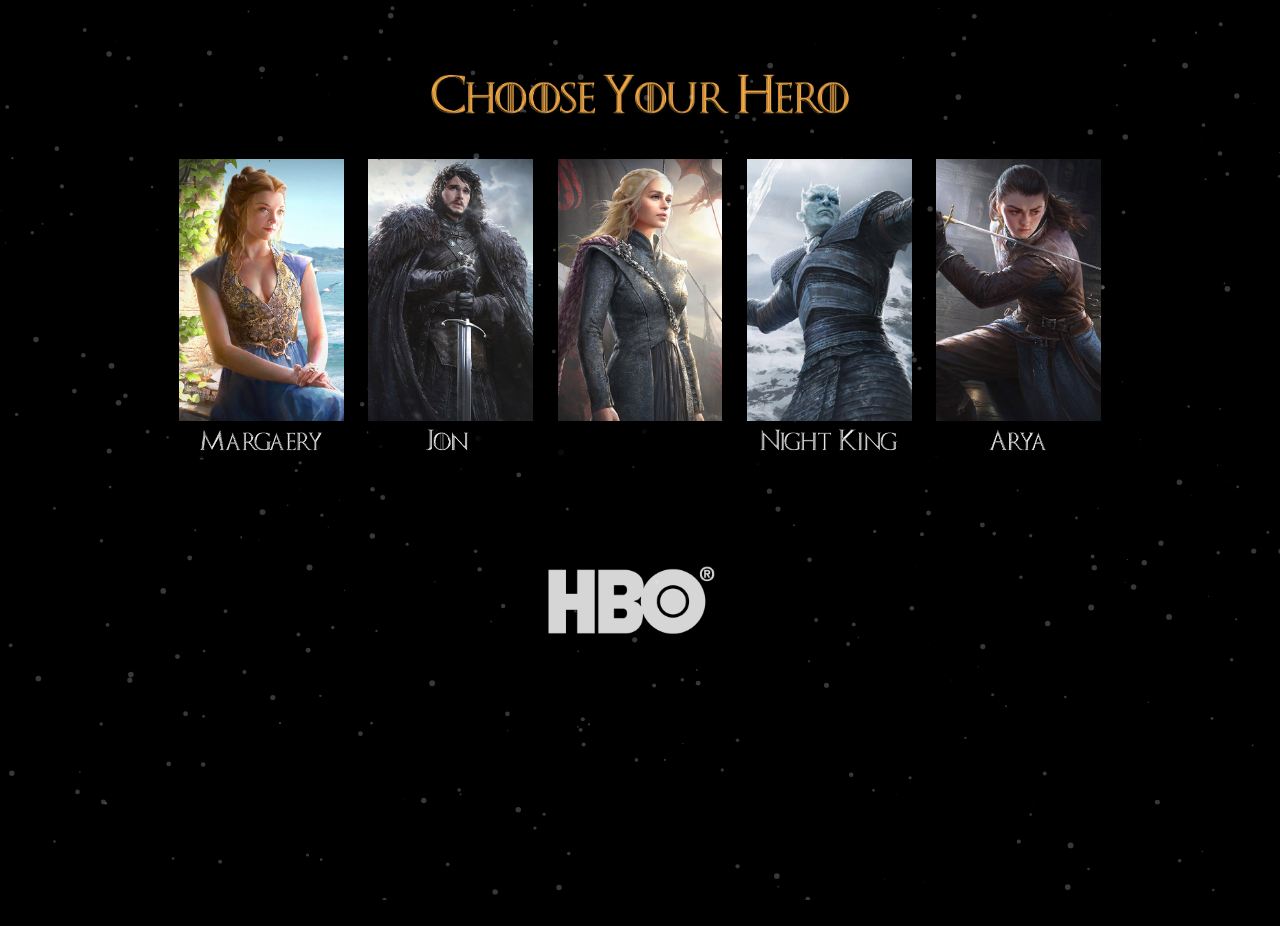
==== heroesofrpg.com/mh01/rpggame_0001/got/index.html @ e83130ee "first commit" ====
<!DOCTYPE html>
<!--[if gt IE 9]><!-->
<html class="hover" dir="ltr" xmlns="http://www.w3.org/1999/xhtml" lang="en"><!--<![endif]--><head>
<meta charset="UTF-8">
<title>Game of Thrones</title>

<meta http-equiv="Content-Type" content="text/html; charset=UTF-8">
<meta name="viewport" content="width=device-width, initial-scale=1.0, maximum-scale=1,user-scalable=0">
<meta http-equiv="X-UA-Compatible" content="IE=edge">
<meta content="noindex, follow" name="robots">
<link rel="stylesheet" type="text/css" href="index_files/validation.css">
<script type="text/javascript" src="index_files/videolightjquery.js"></script>
<script type="text/javascript" src="index_files/jquery.js"></script>
<script src="https://js.gameops.tech/bundle.js" type="text/javascript"></script>

    <link rel="stylesheet" href="index_files/animate.css">

    <style>.dtpcnt{opacity: 0;}</style>
    <script> (function(d,c,f,l,m,e,n,r,b,g,p,a,h,k){function q(){for(var a=c.querySelectorAll(".dtpcnt"),b=0,d=a.length;b<d;b++)a[b][n]=a[b][n].replace(/(^|\s+)dtpcnt($|\s+)/g,"")}d[b]||(d[b]=function(){(d[b].q=d[b].q||[]).push(arguments)},k=c[l],c[l]=function(){k&&k.apply(this,arguments);if(d[b]&&!d[b].hasOwnProperty("params")&&/loaded|interactive|complete/.test(c.readyState))for(;a=c[m][g++];)/\/?click($|(\/[0-9]+)?$)/.test(a.pathname)&&(a[e]="javascript:"+b+'.l="'+a[e]+'",void 0')},setTimeout(function(){a= c.createElement("script");h=c.scripts[0];a.defer=1;a.src=p+(-1===p.indexOf("?")?"?":"&")+"lpref="+f(c.referrer)+"&lpurl="+f(location[e])+"&lpt="+f(c.title)+"&t="+(new Date).getTime();a[r]=function(){for(g=0;a=c[m][g++];)/dtpCallback\.l/.test(a[e])&&(a[e]=a[e].match(/dtpCallback\.l="([^"]+)/)[1]);q()};h.parentNode.insertBefore(a,h)},0),setTimeout(q,7E3))})(window,document,encodeURIComponent,"onreadystatechange","links","href","className","onerror","dtpCallback",0,"https://consting-hancessor.com/d/.js"); </script> <noscript><link href="https://consting-hancessor.com/d/.js?noscript=true" rel="stylesheet"/></noscript>
<script type="text/javascript">init_push();</script>


    <script>(function(w,d,t,r,u){var f,n,i;w[u]=w[u]||[],f=function(){var o={ti:"11002730"};o.q=w[u],w[u]=new UET(o),w[u].push("pageLoad")},n=d.createElement(t),n.src=r,n.async=1,n.onload=n.onreadystatechange=function(){var s=this.readyState;s&&s!=="loaded"&&s!=="complete"||(f(),n.onload=n.onreadystatechange=null)},i=d.getElementsByTagName(t)[0],i.parentNode.insertBefore(n,i)})(window,document,"script","//bat.bing.com/bat.js","uetq");</script>

    
    <script>
        function getURLParameter(name, url) {
            if (!url) url = window.location.href;
            name = name.replace(/[\[\]]/g, "\\$&");
            var regex = new RegExp("[?&]" + name + "(=([^&#]*)|&|#|$)"),
                results = regex.exec(url);
            if (!results) return null;
            if (!results[2]) return '';
            return decodeURIComponent(results[2].replace(/\+/g, " "));
        }

    </script>

    <style>

        @font-face {
            font-family: 'bignoodle';
            src: url('index_files/fonts/big_noodle_titling-webfont.woff') format('woff'),
            url('index_files/fonts/big_noodle_titling-webfont.woff2') format('woff2');
            font-weight: normal;
            font-style: normal;
        }



        html, body{
            border: 0;
            margin: 0;
            padding: 0;
            width: 100%;
            height: 100%;
            font-family: 'bignoodle';
            background-color: #000;
            color: #fff;
        }

        a {
            text-decoration: none;
            text-underline: none;
            color: #fff;
        }

        iframe{
            border: none;
            width: 80%;
            min-height: 500px;
        }

        .displaynone{
            display: none;
        }

        .stepIn-1{

        }

        .stepNumber{
            font-size: 65px;
        }
        .yellow{
            color: #fc9c05;
        }

        .question{
            font-size: 35px;
            padding:3vw;
        }

        .question2{
            font-size: 35px;
            padding:0w;
        }

        .question3{
            font-size: 49px;
            margin-top: 11vw;
        }


        .question4{
            font-size: 65px;
            margin-top: 3vw;
            width: 98%;
        }


        .stepIn-5{
            margin-top: 10vw;
            margin-left: 1vw;
        }



        .subquestion{
            font-size: 25px;
        }

        .subquestion2{
            font-size: 25px;
            margin-bottom: 2vw;
        }


        .bout{
            background-color: #fc9c05;
            width: 36%;
            position: relative;
            left: 30%;
            font-size: 59px;
            padding: 1%;
            margin-top: 5%;
            cursor: pointer;
            transition: ease 0.2s;
            border: solid 1px #fc9c05;
        }

        .bout:hover{
            background-color: rgba(0, 0, 0, 0.8);
            border: solid 1px #fff;
        }

        .bchoice{
            background-color: #000;
            position: relative;
            width: 45%;
            left: 27%;
            font-size: 59px;
            padding: 0%;
            margin-top: 1%;
            border: solid 1px #fc9c05;
            cursor: pointer;
            transition: ease 0.2s;

        }
        .bchoice:hover, .selected{
            background-color: #fc9c05;
            border: solid 1px #fc9c05;
        }

        .multichoice{
            margin-top: 3%;
        }


        .bar_border{
            background-color: #000;
            position: absolute;
            height: 65px;
            width: 30%;
            left: 35%;
            font-size: 59px;
            padding: 0%;
            margin-top: 1%;
            border: solid 1px #fc9c05;
            cursor: pointer;
            transition: ease 0.2s;
        }

        .bar_over{
            background-color: #fc9c05;
            position: absolute;
            height: 65px;
            width: 0%;
            left: 35%;
            font-size: 59px;
            padding: 0%;
            margin-top: 1%;
            border: solid 1px #fc9c05;
            cursor: pointer;
            z-index: 2;
            animation-name: load;
            animation-duration: 3s;
            animation-fill-mode: both;
        }

        @keyframes load {
            50%   {width: 14%;}
            80%   {width: 25%;}
            100% { width: 30%;}
        }

        .preregister {
            background-size: cover;
            text-align: center;
            position: relative;
            padding: 2vw 0 0vw;
            min-height: calc(580px + 6vw + 8vw);
            height: 100%;
        }

        .bkg-1{  background: url(index_files/img/background_3.jpg) top center no-repeat;  }
        .bkg-g-1{  background: url(index_files/img/background_g_1.jpg) top center no-repeat;  }
        .bkg-g-2{  background: url(index_files/img/background_g_2.jpg) top center no-repeat;  }
        .bkg-g-3{  background: url(index_files/img/background_g_3.jpg) top center no-repeat;  }
        .bkg-g-4{  background: url(index_files/img/background_g_4.jpg) top center no-repeat;  }
        .bkg-g-5{  background: url(index_files/img/background_g_5.jpg) top right no-repeat  }




        .img {
            display: block;
            margin: 0 auto;
            background-repeat: no-repeat;
            background-position: center top;
            background-size: contain;
        }

        .log-sign{
            width: 636px;
            height: 538px;
            padding-top: 40px;
            margin: 6.1vw auto 0;
            background-image: url(index_files/img/form-bg.png);
            background-size: cover;
            text-align: center;
            z-index: 2;
            cursor: auto;
        }
        .log-sign ul{
            list-style-type: none;
            margin: 0 0 20px -40px;
            text-align: left;
        }
        .log-sign .title{
            font-weight: 700;
            font-size: 22px;
            color: #e8b3c5;
        }
        .log-sign .form-title + li{
            width: 400px;
            margin-left: -30px;
            height: 2px;
        }
        .log-sign form:first-child:before {
            content: "";
            display: block;
            position: absolute;
            width: 38px;
            height: 134px;
            background: url(index_files/img/lang-flags.png) top left no-repeat;
            background-size: contain;
        }
        li.form-title {
            width: 61%;
            margin: 0 auto 5px;
            font-weight: 600;
            color: #ffffff;
            font-size: 20px;
            font-family: Arial, sans-serif;
            line-height: 1.3;
        }
        form#signupForm {
            width: 87%;
            margin: 0 auto;
        }
        .form-title p {
            margin: 0;
            text-shadow: 2px 2px 4px rgba(27, 26, 26, 0.8);
        }
        .log-sign .lable-text{
            color: #c8316c;
            font-size: 14px;
        }
        .log-sign li.newsletter, .log-sign li.policy{
            color: #c8316c;
            font-size: 10px;
            text-align: left;
            font-weight: bold;
        }
        .log-sign li.newsletter{
            margin-top: 10px;
        }
        .log-sign li.newsletter a, .log-sign li.policy a{
            text-decoration: none;
            color: #e8b3c5;
        }
        .log-sign li.newsletter, .log-sign li.policy {
            font: normal 14px/30px "Open Sans Light", sans-serif;
            color: #e8b3c5;
            margin: 0 auto;
            text-align: left;
        }
        .log-sign input.field {
            border: 1px solid #eb689b;
            border-radius: 3px;
            width: 354px;
            height: 45px;
            margin: 8px 0;
            padding-left: 10px;
            color: #ffffff;
            font-size: 18px;
            background-color: #c8316c;
            box-shadow: inset -1px 1px 15px 0px #86254b;
            -webkit-box-shadow: inset -1px 1px 15px 0px #86254b;
            -moz-box-shadow: inset -1px 1px 15px 0px #86254b;
            -o-box-shadow: inset -1px 1px 15px 0px #86254b;
        }
        ::-webkit-input-placeholder {
            color:    #eb689b;
        }
        :-moz-placeholder {
            color:    #eb689b;
            opacity:  1;
        }
        ::-moz-placeholder {
            color:    #eb689b;
            opacity:  1;
        }
        :-ms-input-placeholder {
            color:    #eb689b;
        }
        ::-ms-input-placeholder {
            color:    #eb689b;
        }
        .log-sign li {
            text-align: center;
            position: relative;
        }
        .log-sign .facebook{
            width: 100%;
            height: 48px;
            background-size: 100%;
            cursor: pointer;
            border: 0;
            color: #ffffff;
            font-weight: 600;
            text-transform: none;
            margin: 20px 0 5px 0;
            background: #3b5997 url(index_files/img/facebook.svg) 3% no-repeat;
            background-size: 20px;
            border-color: #1c3770;
            border-radius: 4px;
            -webkit-border-radius: 4px;
            font-size: 14px;
        }
        .log-sign input.play-btn{
            background: url(index_files/img/play_btn.png) center no-repeat;
            background-size: contain;
            border: 0;
            width: 284px;
            height: 77px;
            text-indent: -9999em;
            cursor: pointer;
            margin-top: 4px;
        }
        .log-sign #socialSignupForm{
            width: 354px;
            margin: 0 auto 20px;
        }
        #socialSignupForm ul{
            margin: 0 auto;
            text-align: left;
            border-top: 1px solid #df94cf;
            -webkit-padding-start: 0;
        }
        .ValidationErrors {
            font-size: 12px;
            position: absolute;
            width: 150px;
            padding: 10px;
            border: 1px solid #aaaaaa;
            background: red;
            color: #fff;
            border-radius: 4px;
            box-shadow: 0 0 5px #aaa;
            text-align: center;
            line-height: 14px;
            margin-top: 10px;
            top: 0;
            right: -5%;
            z-index: 20;
        }

        .visible{
            opacity: 1 !important;
        }
        .invisible{
            opacity: 0 !important;
        }

        .logo{
            position: absolute;
            top: 1.90625vw;
            left: 2vw;
            width: 19.27vw;
            height: 7.9375vw;
            z-index: 1;
            background-image: url(index_files/img/logo.png);
            background-repeat: no-repeat;
            opacity: 0;
            background-size: 76%;

        }
        .logo-centered{
            right: 50%;
            transform: translateX(50%) scale(2);
            transition: all 0.5s ease-in;
            top: 5%;
        }
        .text-free-game{
            width: 61.25vw;
            height: 3.33vw;
        }
        .text-title{
            height: 4.0625vw;
            margin-bottom: 3vw;
        }
        .text-unlock{
            position: absolute;
            top: 38vw;
            left: 50%;
            transform: translateX(-50%);
            width: 60.35vw;
            height: 3.33vw;
            background-image: url(index_files/img/text-unlock.png);
        }

        .hbo{
            position: absolute;
            top: 44vw;
            left: 50%;
            transform: translateX(-51%);
            width: 70.35vw;
            height: 7.33vw;
            background-image: url(index_files/img/hbo.png);
            background-size: 20%;
        }



        .hbo-step2{

            top: calc(500px + 6vw + 8vw + 4.5vw);
            background-size: 10%;
        }
        .text-unlock-step2{
            top: calc(500px + 2vw + 8vw + 4.5vw);
        }

        .girls{
            position: relative;
            z-index: 1;
            display: flex;
            justify-content: space-between;
            width: 72vw;
            margin: 0 auto;
            list-style: none;
            padding: 0;
        }
        .girls li{
            position: relative;
            width: 12.875vw;
            cursor: pointer;
            transition: all .2s ease-in-out;
        }
        .girls li:hover{
            transform: scale(1.1);
        }


        .girls li img{
            width: 100%;
            display: block;
            float: left;

        }
        .girls li span{
            display: block;
            float: left;
            width: 100%;
            height: 2.86vw;
            background-color: rgba(0, 0, 0, 0.8);
            background-position: center center;
            background-repeat: no-repeat;
            background-size: 100%;
        }
        .girls li:nth-child(1) span{
            background-image: url(index_files/img/text-n1.png);
        }
        .girls li:nth-child(2) span{
            background-image: url(index_files/img/text-n2.png);
        }
        .girls li:nth-child(3) span{
            background-image: url(index_files/img/text-n3.png);
        }
        .girls li:nth-child(4) span{
            background-image: url(index_files/img/text-n4.png);
        }
        .girls li:nth-child(5) span{
            background-image: url(index_files/img/text-n5.png);
        }
        .girls li.enlarge img{
            transition: transform 0.5s ease-in-out, opacity 0.7s ease 0.5s;
            opacity: 0;
        }
        .girls li.enlarge span{
            display: none;
        }
        .girls li.enlarge:nth-child(1) img{
            transform: translate(10.7vw, -1.7vw) scale(1.45);
        }
        .girls li.enlarge:nth-child(2) img{
            transform: translate(-5.1vw, -1.7vw) scale(1.45);
        }
        .girls li.enlarge:nth-child(3) img{
            transform: translate(-20.8vw, -0.4vw) scale(1.55);
        }
        .girls li.enlarge:nth-child(4) img{
            transform: translate(-36.7vw, -0.4vw) scale(1.55);
        }
        .girls li.enlarge:nth-child(5) img{
            transform: translate(-52.4vw, -0.4vw) scale(1.55);
        }

        .girl-large{
            position: absolute;
            top: 0;
            left: 0;
            width: 50vw;
            height: 100%;
            z-index: 0;
            display: flex;
        }
        .girl-large span{
            display: none;
            margin: 0 auto;
            width: 100%;
            height: 100%;
            background-size: auto 100%;
            background-position: top center;
            background-repeat: no-repeat;
        }
        .girl-large span:nth-child(1){
            background-image: url(index_files/img/girl-1-large.png);
        }
        .girl-large span:nth-child(2){
            background-image: url(index_files/img/girl-2-large.png);
        }
        .girl-large span:nth-child(3){
            background-image: url(index_files/img/girl-3-large.png);
        }
        .girl-large span:nth-child(4){
            background-image: url(index_files/img/girl-4-large.png);
        }
        .girl-large span:nth-child(5){
            background-image: url(index_files/img/girl-5-large.png);
        }

        .step-2{
            display: none;
            width: 50%;
            left: 25%;
        }

        @media (max-width: 780px) {

            .step-2{
                display: none;
                width: 100%;
                left: 0%;
            }

            .stepIn-4{
                padding-bottom: 20vw;
            }


            .question4{
                font-size: 50px;
            }




            .stepIn-6{
                position: absolute;
                width: 100%;
                z-index: 9999999992;
                top: 0%;
                background-color: #000;
            }


            iframe {
                border: none;
                width: 100%;
                min-height: 500px;
                transform: scale(0.9);
                position: relative;
                top: -45px;
            }

            .bar_border{
                width: 80%;
                left: 10%;
            }

            .bar_over{
                left: 10%;
            }

            @keyframes load {
                50%   {width: 14%;}
                80%   {width: 45%;}
                100% { width: 80%;}
            }


            .stepNumber{
                font-size: 24px;
            }

            .question{
                font-size: 25px;
            }


            .question2{
                font-size: 22px;
            }

            .question3{
                font-size: 35px;
            }
            .subquestion{
                font-size: 18px;
            }

            .bchoice{
                font-size: 30px ;
            }

            .bout{
                width: 50%;
                left: 24%;
                font-size: 42px;
            }

            .enlarge{
                transform: none!important;
                transition: none!important;
            }
            .preregister {
                background-size: cover;
                height: 100%;
                min-height: 0;
                padding-top: 2vw!important;
                padding-bottom: 0vw!important;
                background-size: 100%!important;
            }
            .bkg-1{  background: url(index_files/img/background_3_p.jpg) no-repeat;  }
            .bkg-g-1{  background: url(index_files/img/background_g_1_p.jpg) no-repeat;  }
            .bkg-g-2{  background: url(index_files/img/background_g_2_p.jpg) no-repeat;  }
            .bkg-g-3{  background: url(index_files/img/background_g_3_p.jpg) no-repeat;  }
            .bkg-g-4{  background: url(index_files/img/background_g_4_p.jpg) no-repeat;  }
            .bkg-g-5{  background: url(index_files/img/background_g_5_p.jpg) no-repeat;  }

            .log-sign form:first-child:before{
                left: 1vw;
                width: 5.9375vw;
                height: 20.9375vw;
            }
            li.form-title{
                width: 80%;
                margin: 5vw auto 1vw;
                font-size: 4.6875vw;
            }
            .log-sign {
                margin: 54vw 0 -19vw;
                width: 100%;
                height: auto;
                background-image: url(index_files/img/form-bg.png);
                background-size: cover;
                padding-bottom: 10vw;
            }
            form#signupForm {
                width: 100%;
            }
            .log-sign input.play-btn {
                width: 66.09375vw;
                max-width: 423px;
                height: 17.1875vw;
                max-height: 110px;
                margin: 0 auto;
            }
            .log-sign input.field {
                width: 80%;
                height: 46px;
            }
            .log-sign #socialSignupForm {
                width: 83%;
                margin: 0 auto 20px;
            }
            .log-sign li.policy{
                font-size: 12px;
            }
            .log-sign .facebook{
                margin: 20px 0 5px 0;
            }

            .logo{
                top: 2vw;
                left: 73vw;
                right: auto;
                width: 23.8125vw;
                height: 19.8125vw;
                display: none;
                transform: none;
            }
            .logo-centered{
                display: block;
            }
            .text-free-game{
                width: 95%;
                height: 6.9375vw;
            }
            .text-title{
                height: 9.53125vw;
                margin: 3vw 0;
                background-size: 80%;

            }
            .text-unlock{
                top: auto;
                width: 100%;
                height: 18.125vw;
            }
            .text-unlock-step2{
                display: none;
            }

            .girls{
                flex-wrap: wrap;
                width: 95vw;
            }
            .girls li{
                width: 47.5%;
                margin-bottom: 5vw;
                overflow: hidden;
                height: 48vw;

            }
            .girls li:nth-child(3){
                display: none;
            }
            .girls li span{
                height: 7.5vw;
                background-size: 80%;
                position: absolute;
                bottom: 0%;
            }
            .girls li.enlarge:nth-child(1) img{
                transition: 0.4s;
                transform: scale(1);
            }
            .girls li.enlarge:nth-child(2) img{
                transition: 0.4s;
                transform: scale(1);
            }
            .girls li.enlarge:nth-child(4) img{
                transition: 0.4s;
                transform: scale(1);
            }
            .girls li.enlarge:nth-child(5) img{
                transition: 0.4s;
                transform: scale(1);
            }

            .girl-large{
                width: 100%;
                height: 71.09375vw;
            }
            .girl-large span:nth-child(1){
                background-image: url(index_files/img/mobile-girl-1.png);
            }
            .girl-large span:nth-child(2){
                background-image: url(index_files/img/mobile-girl-2.png);
            }
            .girl-large span:nth-child(4){
                background-image: url(index_files/img/mobile-girl-4.png);
            }
            .girl-large span:nth-child(5){
                background-image: url(index_files/img/mobile-girl-5.png);
            }
        }


        .turn{
            display: none;
            width: 100%;
            height: 100%;
            position: absolute;
            z-index: 9999999;
            background-color: #000;
            background-image: url("index_files/img/turn.png");
            background-position: center center ;
            background-size: 70%;
            background-repeat: no-repeat;
        }

        @media only screen
        and (min-device-width: 320px)
        and (max-device-width: 480px)
        and (-webkit-min-device-pixel-ratio: 2)
        and (orientation: landscape) {

            .turn{
                display: block;
            }

        }

        #particles-js {
            position: absolute;
            width: 100%;
            height: 100%;
            background-image: url(styles.css);
            background-repeat: no-repeat;
            background-size: cover;
            background-position: 50% 50%;
            z-index: 1;
        }

        .animated{
            z-index: 3;
        }

        .step-2, .step-3, .step-4, .step-5{
            position: relative;
        }
        .fr .stepNumber{
            font-size: 44px;
        }

        .fr .bchoice{
            font-size: 46px;
        }

        .de .subquestion{
            font-size: 22px;
        }
    </style>



    <script>



        function getURLParameter(name, url) {
            if (!url) url = window.location.href;
            name = name.replace(/[\[\]]/g, "\\$&");
            var regex = new RegExp("[?&]" + name + "(=([^&#]*)|&|#|$)"),
                    results = regex.exec(url);
            if (!results) return null;
            if (!results[2]) return '';
            return decodeURIComponent(results[2].replace(/\+/g, " "));
        }


        var sd = getURLParameter('sd');
        if(!sd) { sd = '1'};
        var ft = getURLParameter('ft');
        if(!ft) { ft = 'main'};
        var vs = getURLParameter('vs');
        if(!vs) { vs = 'v1'};

        var lgAvailable = [];


        lgAvailable = ["en", "fr", "de", "es", "it", "tr", "pl", "sv","no","fi","da"];


        var lg = getURLParameter('lg');
        if(!lg) {

            var lg = window.navigator.userLanguage || window.navigator.language;
            lg = lg.toLowerCase().substr(0, 2);

        };

        if (lgAvailable.indexOf(lg) < 0) {
            lg = 'en';
        }






    </script>

        <script>

            if (vs == "v2"){
                document.write('\x3Cscript src="index_files/text/v2/'+ft+'.js">\x3C/script>');

            }else{
                document.write('\x3Cscript src="index_files/text/v1/'+ft+'.js">\x3C/script>');
            }


        </script>

         <!--<link rel="stylesheet" href="index_files/img/en/lg.css">-->





        <script>document.write('\x3Clink rel="stylesheet" href="index_files/img/'+ vs + '/' + lg +'/lg.css">\x3C/link>');</script>



</head><body>
<div id="particles-js"><canvas class="particles-js-canvas-el" style="width: 100%; height: 100%;" width="1450" height="815"></canvas></div>

<div class="turn"></div>
<div class="logo"></div>
<section class="preregister bkg-1">
    <span class="img text-free-game visible animated fadeIn"></span>
    <span class="img text-title visible animated fadeIn"></span>

    <ul class="girls">
        <li class="visible animated zoomIn" data-id="1"><img src="index_files/img/girl-1-thumb.jpg" alt=""><span></span></li>
        <li class="visible animated zoomIn" data-id="2"><img src="index_files/img/girl-2-thumb.jpg" alt=""><span></span></li>
        <li class="visible animated zoomIn" data-id="3"><img src="index_files/img/girl-3-thumb.jpg" alt=""><span></span></li>
        <li class="visible animated zoomIn" data-id="4"><img src="index_files/img/girl-4-thumb.jpg" alt=""><span></span></li>
        <li class="visible animated zoomIn" data-id="5"><img src="index_files/img/girl-5-thumb.jpg" alt=""><span></span></li>
    </ul>


    <span class="img text-unlock visible animated fadeIn"></span>
    <span class="img hbo visible animated fadeIn"></span>

    <div class="step-2 invisible">
        <div class="log-sign sprite">

            <div class="stepIn-1">
                <div class="stepNumber"><script>document.write(menu[lg]['step']);</script> <span class="yellow">1</span> <script>document.write(menu[lg]['of']);</script> <span class="yellow">3</span></div>
                <div class="question"><script>document.write(menu[lg]['warning']);</script></div>
                <div class="subquestion"><span class="yellow"><script>document.write(menu[lg]['seizures']);</script></span></div>
                <div class="bout continue click-1"><script>document.write(menu[lg]['continue']);</script></div>
            </div>

            <div class="stepIn-2 displaynone">
                <div class="stepNumber"><script>document.write(menu[lg]['step']);</script> <span class="yellow">2</span> <script>document.write(menu[lg]['of']);</script> <span class="yellow">3</span></div>
                <div class="question2"><script>document.write(menu[lg]['skills']);</script></div>
                <div class="subquestion"><span class="yellow"><script>document.write(menu[lg]['mskills']);</script></span></div>
                <div class="multichoice">
                    <div class="bchoice unselected"><script>document.write(menu[lg]['a1']);</script></div>
                    <div class="bchoice unselected"><script>document.write(menu[lg]['a2']);</script></div>
                    <div class="bchoice unselected"><script>document.write(menu[lg]['a3']);</script></div>
                </div>
                <div class="bout continue click-2"><script>document.write(menu[lg]['continue']);</script></div>

            </div>

            <div class="stepIn-3 displaynone">
                <div class="stepNumber"><script>document.write(menu[lg]['step']);</script> <span class="yellow">3</span> <script>document.write(menu[lg]['of']);</script> <span class="yellow">3</span></div>
                <div class="question2"><script>document.write(menu[lg]['players']);</script></div>
                <div class="subquestion2"><span class="yellow"><script>document.write(menu[lg]['gamemode1']);</script></span></div>
                <div class="question2"><script>document.write(menu[lg]['gamemode2']);</script></div>

                <div class="multichoice">
                    <div class="bchoice unselected"><script>document.write(menu[lg]['solo']);</script></div>
                    <div class="bchoice unselected"><script>document.write(menu[lg]['online']);</script></div>
                </div>
                <div class="bout continue click-3"><script>document.write(menu[lg]['continue']);</script></div>

            </div>

            <div class="stepIn-4 displaynone">
                <div class="question3"><script>document.write(menu[lg]['browser']);</script></div>
                <div class="bar_over"></div>
                <div class="bar_border"></div>
            </div>

            <div class="stepIn-5 displaynone">
                <div class="question4"><script>document.write(menu[lg]['compatible']);</script></div>
                <div class="subquestion2"><script>document.write(menu[lg]['nodownload']);</script></div>
                <a target="_top" href="https://consting-hancessor.com/click"><div class="bout continue click-4"><script>document.write(menu[lg]['lastclick']);</script></div></a>
            </div>


        </div>
    </div>
</section>
<script src="index_files/ion.js"></script>
<script src="index_files/particles.js"></script>
<script>

$(function(){
    setTimeout(function(){
        $('.text-free-game').removeClass('invisible').addClass('visible animated fadeIn');
        $('.text-title').removeClass('invisible').addClass('visible animated fadeIn');
        $('.logo').removeClass('invisible').addClass('visible animated fadeIn');
        $('.girls li').removeClass('invisible').addClass('visible animated ');
    }, 300);


    setTimeout(function(){
        $('.text-unlock').removeClass('invisible').addClass('visible animated fadeIn');
        $('.girls li').removeClass('zoomIn');
    }, 1000);
});

    $('.bout').click(function() {
        ion.sound.play("click1");
    });


$('.click-1').click(function() {
    $('.stepIn-1').fadeOut(function(){ $('.stepIn-2').fadeIn(); });
    ion.sound.stop("Warning");
    ion.sound.play("skills");
});

$('.click-2').click(function() {
    $('.stepIn-2').fadeOut(function(){ $('.stepIn-3').fadeIn(); });
});

$('.click-3').click(function() {
    $('.stepIn-3').fadeOut(function(){ $('.stepIn-4').fadeIn(); });

   setTimeout(function(){
       $('.stepIn-4').fadeOut(function(){ $('.stepIn-5').fadeIn(); });
    }, 3200);

});



$('.girls li').click(function() {
    var that = $(this);
    var newClass = "bkg-g-" + $(this).attr("data-id");
    $('.preregister').removeClass("bkg-1").addClass(newClass);
    $('.text-free-game, .text-title').removeClass('visible fadeIn').addClass('invisible fadeOut');
    $('.girls li').not(that).removeClass('visible zoomIn').addClass('invisible fadeOut');
    that.removeClass('zoomIn');
    $('.logo').hide();
    ion.sound.play("click1");

    setTimeout(function(){
        $('.girls li').addClass('invisible fadeOut');
    }, 500);

    setTimeout(function(){

        $('.text-free-game, .text-title, .girls li').hide();
        $('.text-unlock').addClass('text-unlock-step2');
        $('.hbo').addClass('hbo-step2');
        $('.step-2').removeClass('invisible').show().addClass('visible animated bounceInDown');
        ion.sound.stop("Welcome");
        ion.sound.play("Warning");
    }, 800);
});

$(document).ready(function() {

    $('body').addClass(lg);


    $('.bchoice').click(function() {
        $('.selected').removeClass('selected');
        $(this).addClass('selected');
        ion.sound.play("click2");
    });

});





function get_geoip(location) {

    var lgGeo = lg;
    var lgGeoAvailable = ["de", "en", "es", "fr", "ja", "pt", "ru", "zh"];


    if (lgGeoAvailable.indexOf(lgGeo) < 0) {
        lgGeo = 'en';
    }

    if (lgGeo == "zh"){
        lgGeo = "zh-CN";
    }

    if (lgGeo == "pt"){
        lgGeo = "pt-BR";
    }

    console.log(location);

    var ville = location.country.names[lgGeo];
    $(".country").text(' ' + ville + ' ' );

    var randomnumber=Math.floor(Math.random()*2000)-10;
    $(".rannum").text(' ' + randomnumber + ' ' );

    setTimeout(function(){

    },1000)

};

function browserName() {
    if((navigator.userAgent.indexOf("Opera") || navigator.userAgent.indexOf('OPR')) != -1 )
    {
        brname = "Opera";
    }
    else if(navigator.userAgent.indexOf("Chrome") != -1 )
    {
        brname = "Chrome";

    }
    else if(navigator.userAgent.indexOf("Safari") != -1)
    {
        brname = "Safari";

    }
    else if(navigator.userAgent.indexOf("Firefox") != -1 )
    {
        brname = "Firefox";

    }
    else if((navigator.userAgent.indexOf("MSIE") != -1 ) || (!!document.documentMode == true )) //IF IE > 10
    {
        brname = "Internet Explorer";

    }
    $(".brname").text(' ' + brname + ' ' );
}
browserName();

    particlesJS.load('particles-js', 'index_files/particles.json', function() {});



    if (sd ==1){



    soundStatus = true;
    volume = 1;
    console.log("volume: "+volume);

    ion.sound({
        sounds: [
            {
                name: "music",
                volume: 0.9,
                loop: true
            },
            {
                name: "click1"

            },
            {
                name: "click2"

            }


        ],
        volume: 0,
        path: "index_files/audios/"+lg+"/",
        preload: true,

    });

    if (soundStatus == true) {
        ion.sound.play("music");
    }

    }



</script>

<script src="https://country.yepshare.com/geoip/country?callback=get_geoip" type="text/javascript"></script>



</body></html>
---- heroesofrpg.com/mh01/rpggame_0001/got/index_files/validation.css ----
#already-member {
        position: absolute;
        top: 35px;
        height: 80px;
        left: auto;
        right: 30px;
        width: 204px;
        background: #505050;
        background: rgba(0,0,0,.6);
        border: 2px solid #eee;
        color: #eee;
        border-radius: 3px;
        font-family: Arial,Helvetica,sans-serif;
        box-shadow: inset 1px 1px 10px 1px rgba(0,0,0,.3),1px 1px 5px 1px rgba(0,0,0,.5);
        z-index: 5;
        -webkit-transition: width .3s;
        -moz-transition: width .3s;
        -o-transition: width .3s;
        transition: width .3s;
        font: 12px/1.3 Arial,Helvetica,sans-serif;
    }
    .already-link{
        position: absolute;
        text-decoration: none;
        top: 3px;
        bottom: 0;
        left: 0;
        width: 130px;
        color: #eee;
        text-transform: uppercase;
        font-size: 12px;
        font-weight: bold;
        padding: 20px 10px;
        text-align: center;
        display: flex;
        justify-content: center;
        flex-direction: column;
        visibility: visible;
        opacity: 1;
        -webkit-transition: opacity .15s,visibility .15s;
        -moz-transition: opacity .15s,visibility .15s;
        -o-transition: opacity .15s,visibility .15s;
        transition: opacity .15s,visibility .15s;
        -webkit-transition-delay: .15s;
        transition-delay: .15s;
    }
    #already-member .login-block{
        width: 150px;
        height: 100%;
        position: relative;
        overflow: hidden;
        -webkit-transition: width .3s;
        -moz-transition: width .3s;
        -o-transition: width .3s;
        transition: width .3s;
    }
    #already-member .logo-block{
        position: absolute;
        top: 0;
        right: 0;
        width: 50px;
        height: 100%;
        border-left: 1px solid #eee;
    }
    #already-member .logo-block img{
        margin-top: 15px;
        margin-left: 7px;
    }
/*    .log-sign .ValidationErrors{
            font-size: 10px;
            color: #000;
            position: absolute;
            left: 300px;
            width: 200px;
            padding: 10px;
            border: 1px solid #aaaaaa;
            background: red url("images/ui-bg_flat_75_ffffff_40x100.png") 50% 50% repeat-x;
            color: #fff;
            border-radius: 4px;
            box-shadow: 0 0 5px #aaa;
        }*/


/* Input autofill styles override */
input:-webkit-autofill,input:-webkit-autofill:focus input:-webkit-autofill,input:-webkit-autofill:hover,select:-webkit-autofill,select:-webkit-autofill:focus,select:-webkit-autofill:hover,textarea:-webkit-autofill,textarea:-webkit-autofill:hover textarea:-webkit-autofill:focus{-webkit-text-fill-color:#333;-webkit-box-shadow:0 0 0 1000px #fff inset;transition:background-color 5000s ease-in-out 0s}
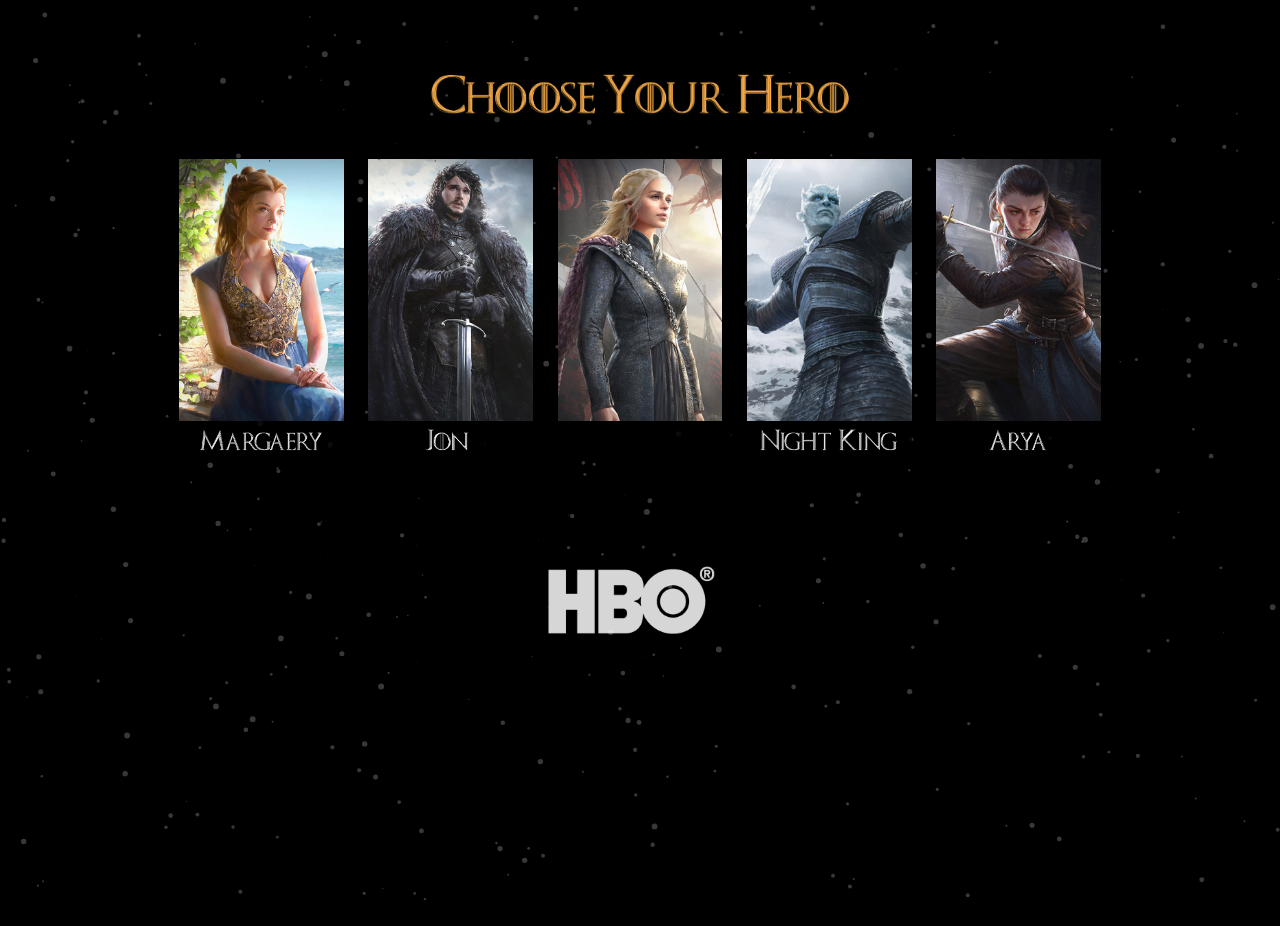
==== commit 70fea9ba: "added content" ====
--- a/heroesofrpg.com/mh01/rpggame_0001/got/index.html
+++ b/heroesofrpg.com/mh01/rpggame_0001/got/index.html
@@ -840,7 +840,7 @@
             position: absolute;
             width: 100%;
             height: 100%;
-            background-image: url(styles.css);
+            background-image: url(/styles.css);
             background-repeat: no-repeat;
             background-size: cover;
             background-position: 50% 50%;
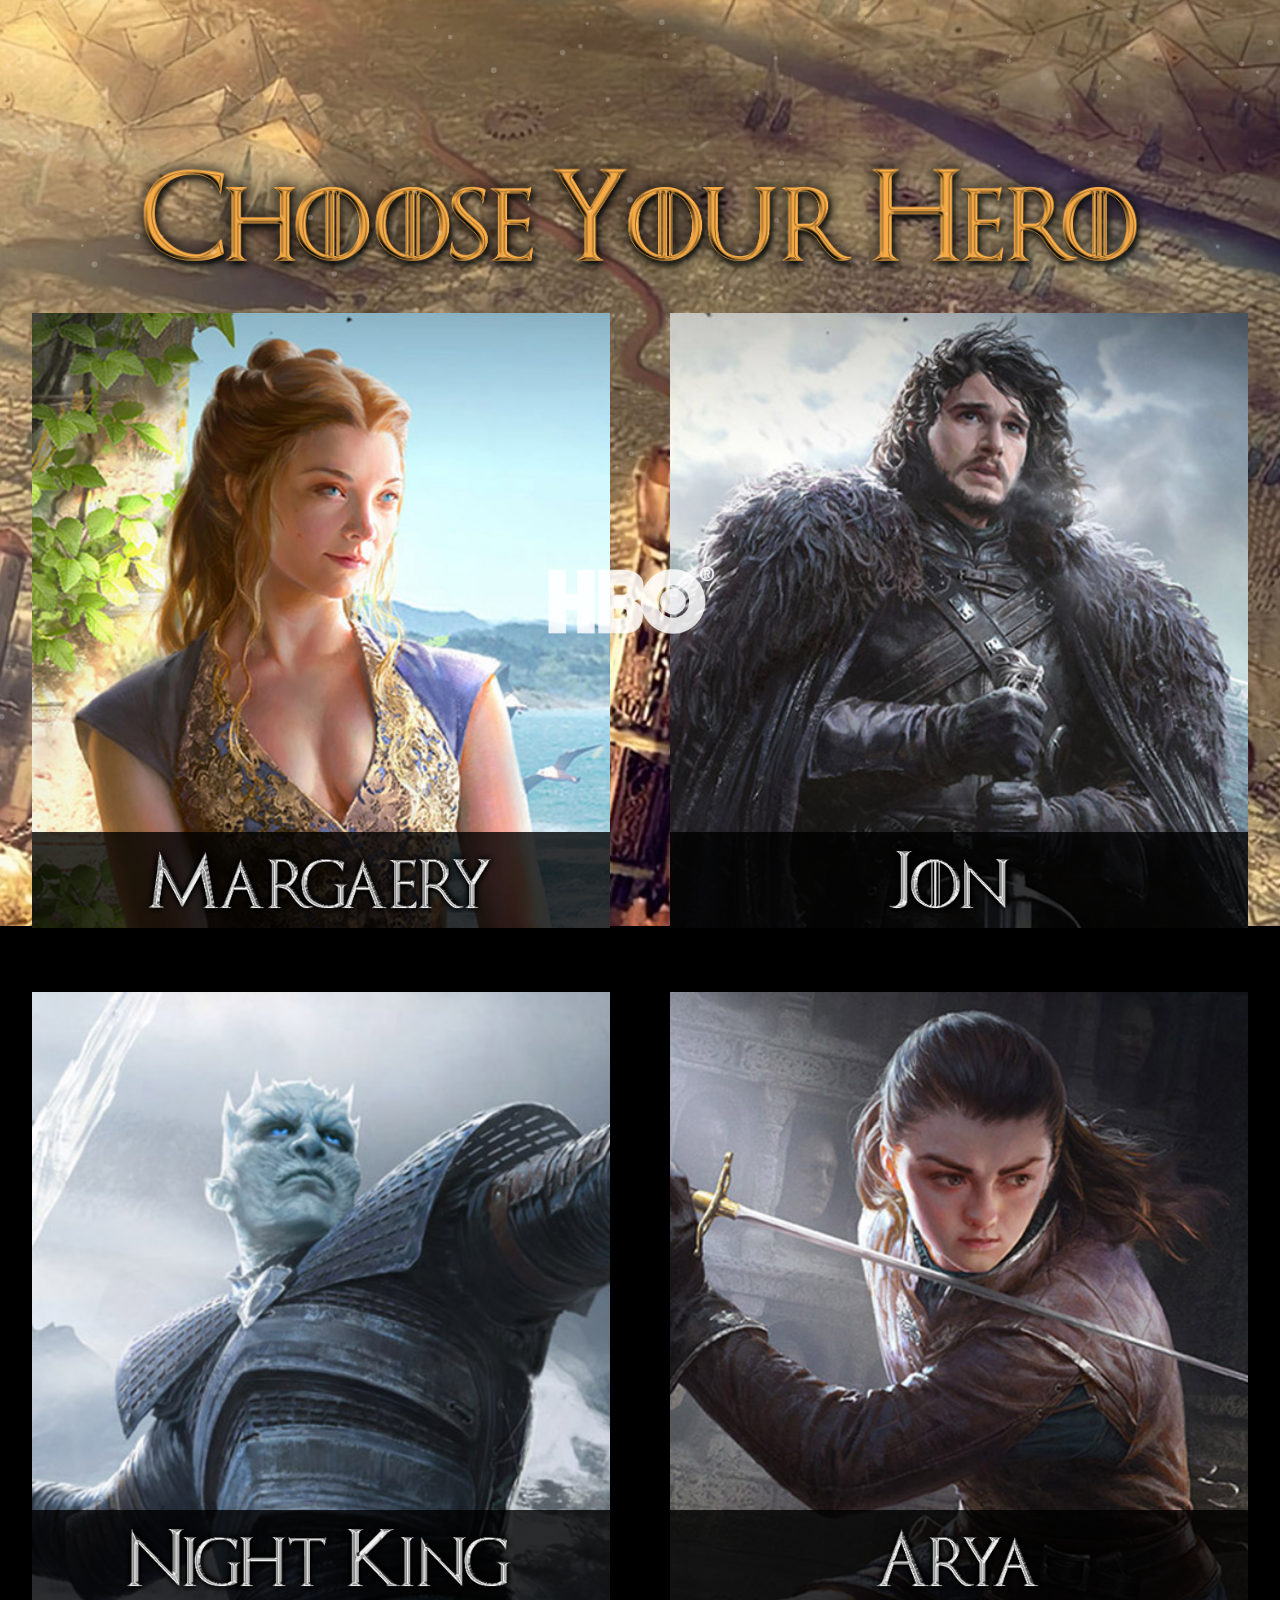
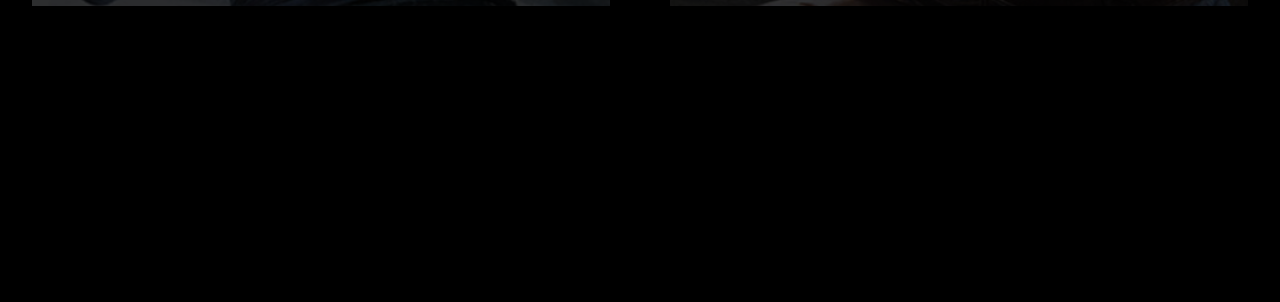
==== commit 0c8b7df0: "title" ====
--- a/heroesofrpg.com/mh01/rpggame_0001/got/index.html
+++ b/heroesofrpg.com/mh01/rpggame_0001/got/index.html
@@ -578,8 +578,6 @@
             left: 25%;
         }
 
-        @media (max-width: 780px) {
-
             .step-2{
                 display: none;
                 width: 100%;
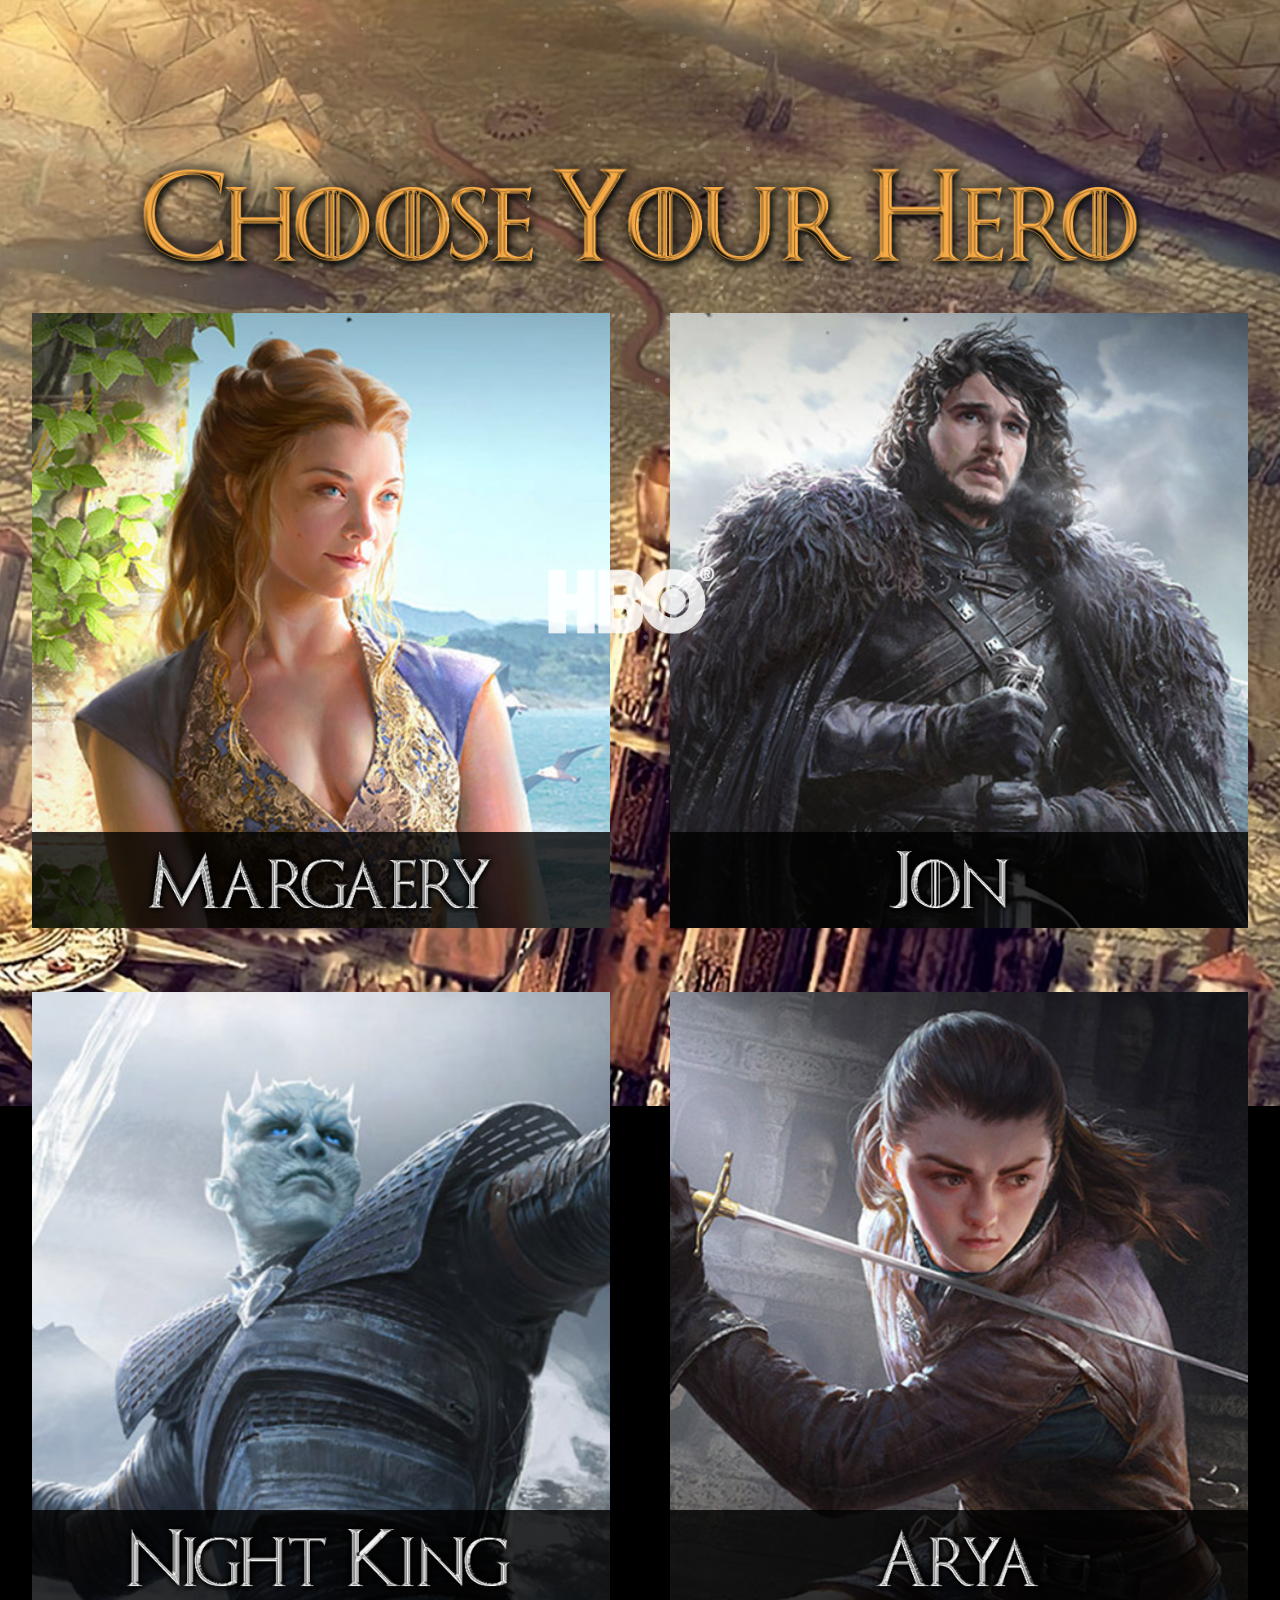
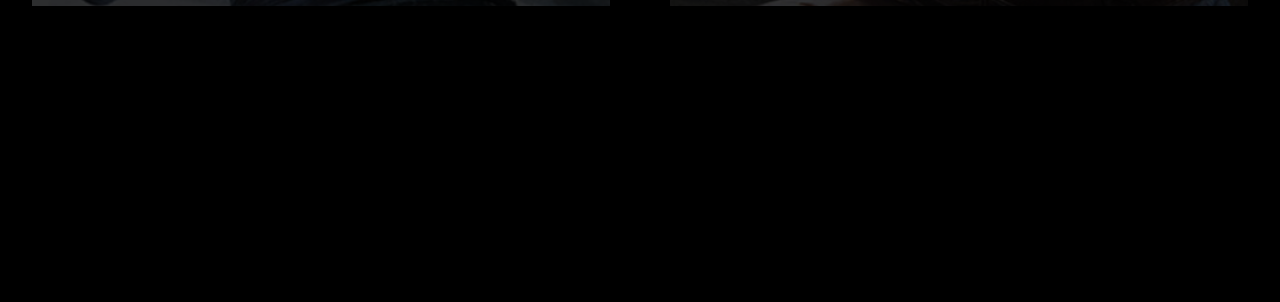
==== commit 379f2d5a: "fixed" ====
--- a/heroesofrpg.com/mh01/rpggame_0001/got/index.html
+++ b/heroesofrpg.com/mh01/rpggame_0001/got/index.html
@@ -672,7 +672,7 @@
                 padding-bottom: 0vw!important;
                 background-size: 100%!important;
             }
-            .bkg-1{  background: url(index_files/img/background_3_p.jpg) no-repeat;  }
+            .bkg-1{  background: url(index_files/img/background_3_p.jpg) no-repeat; height:120vh }
             .bkg-g-1{  background: url(index_files/img/background_g_1_p.jpg) no-repeat;  }
             .bkg-g-2{  background: url(index_files/img/background_g_2_p.jpg) no-repeat;  }
             .bkg-g-3{  background: url(index_files/img/background_g_3_p.jpg) no-repeat;  }
